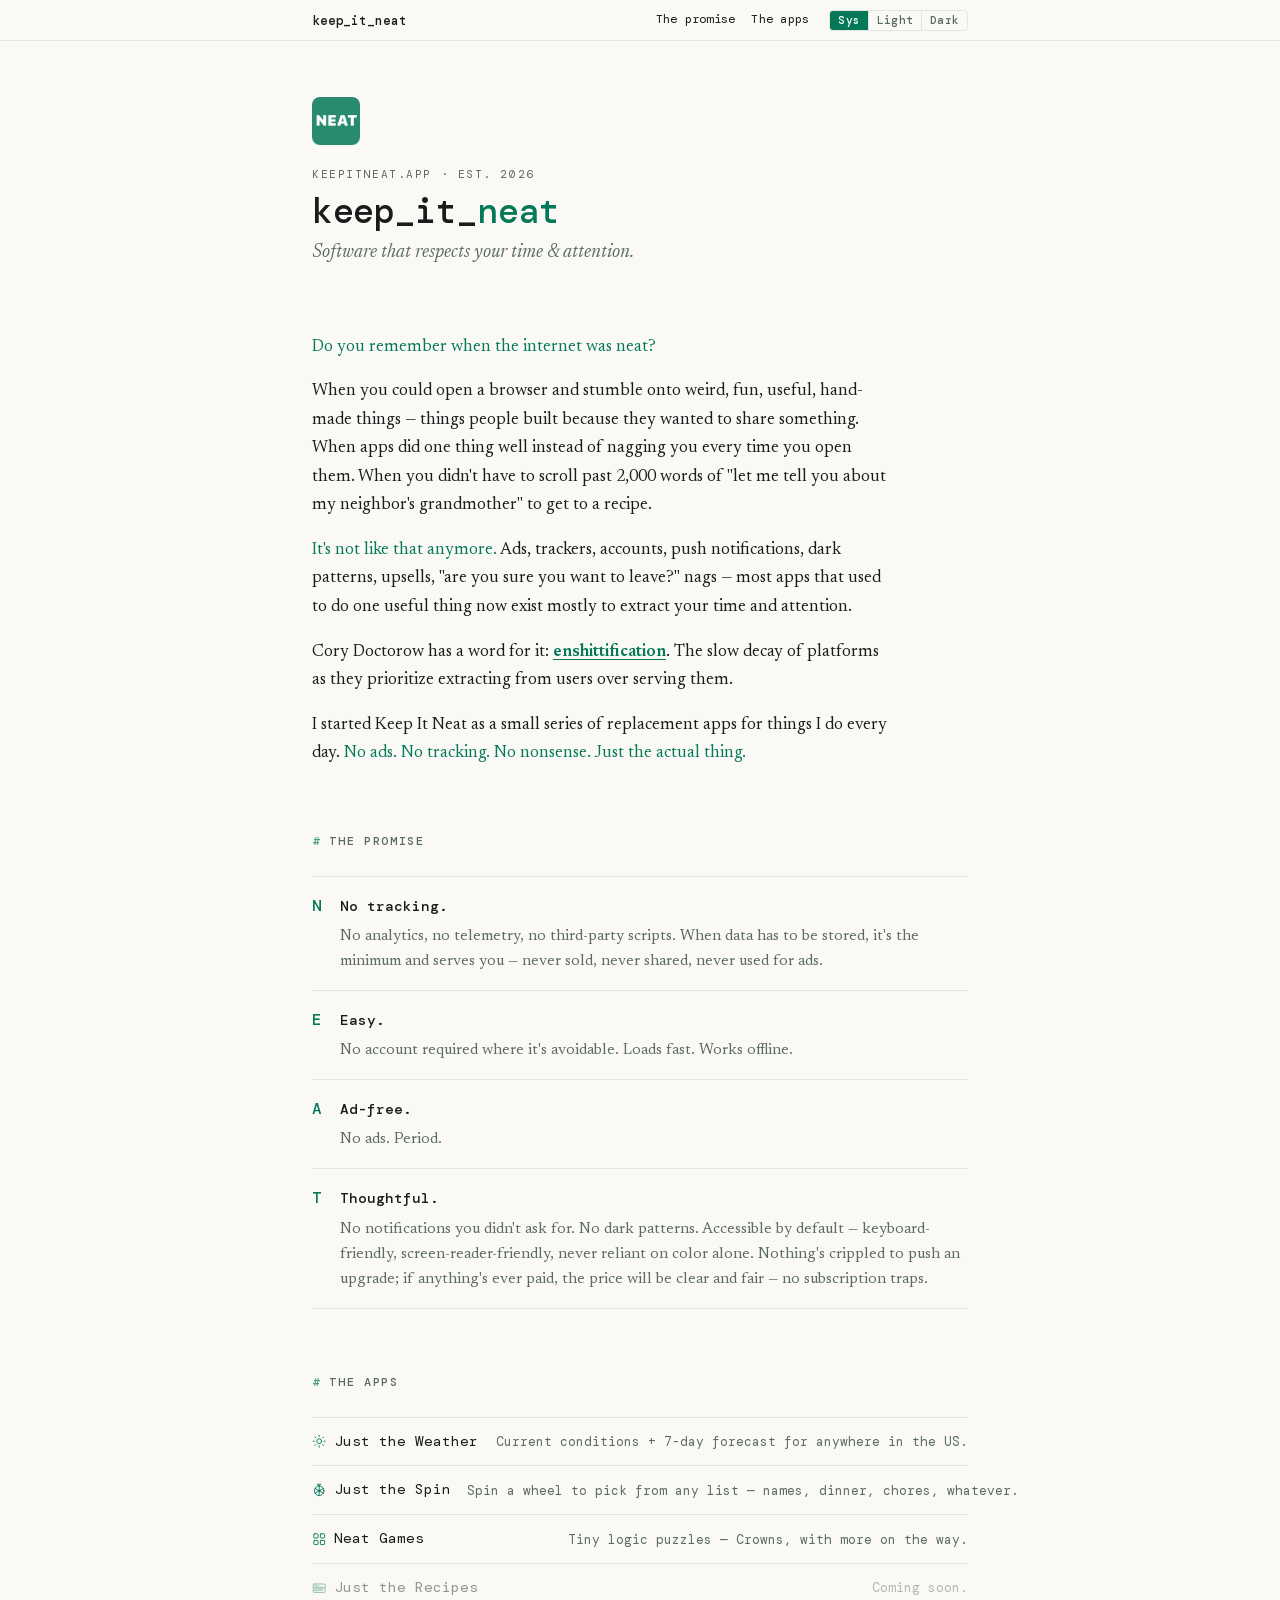
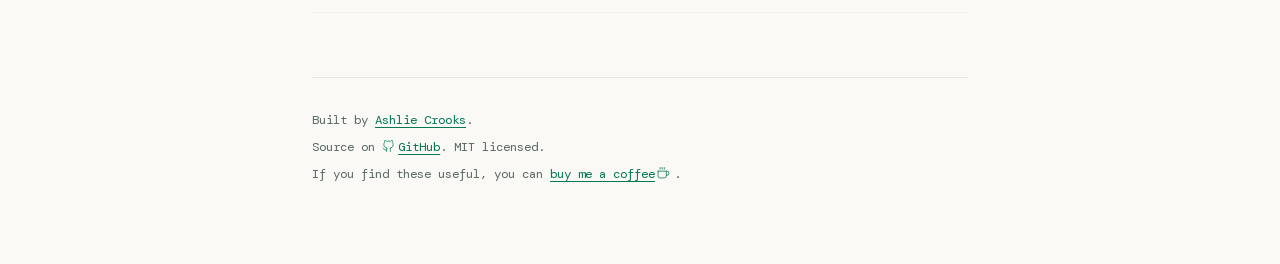
==== index.html @ 40d5b34d "fix(brand): de-dupe ads from Thoughtful; readable ::selection in both themes" ====
<!DOCTYPE html>
<html lang="en">
<head>
  <meta charset="UTF-8">
  <meta name="viewport" content="width=device-width, initial-scale=1">
  <title>Keep It Neat</title>
  <meta name="description" content="A small series of replacement apps for things you do every day. No ads. No tracking. No nonsense.">
  <meta name="theme-color" content="#047857">
  <link rel="icon" type="image/svg+xml" href="/icons/favicon.svg">
  <script>(function(){var s=localStorage.getItem('theme');if(s&&s!=='system')document.documentElement.setAttribute('data-theme',s);})();</script>
  <link rel="stylesheet" href="/styles.css">
</head>
<body id="top">
  <header class="topnav">
    <div class="topnav-inner">
      <a class="topnav-brand" href="#top">keep_it_neat</a>
      <nav class="topnav-links">
        <a href="#promise">The promise</a>
        <a href="#apps">The apps</a>
      </nav>
      <div class="theme-toggle" role="radiogroup" aria-label="Theme">
        <button type="button" data-theme-set="system" aria-pressed="true">Sys</button>
        <button type="button" data-theme-set="light" aria-pressed="false">Light</button>
        <button type="button" data-theme-set="dark" aria-pressed="false">Dark</button>
      </div>
    </div>
  </header>
  <main>
    <header class="hero">
      <img src="/icons/neat-logo.png" alt="" width="48" height="48" class="hero-mark">
      <p class="hero-kicker">keepitneat.app · est. 2026</p>
      <h1>keep_it_<span class="wordmark-accent">neat</span></h1>
      <p class="tagline">Software that respects your time &amp; attention.</p>
      <p class="tagline-punch">Software that respects you.</p>
    </header>

    <section class="intro">
      <p><span class="highlight">Do you remember when the internet was neat?</span></p>
      <p>When you could open a browser and stumble onto weird, fun, useful, hand-made things — things people built because they wanted to share something. When apps did one thing well instead of nagging you every time you open them. When you didn't have to scroll past 2,000 words of "let me tell you about my neighbor's grandmother" to get to a recipe.</p>
      <p><span class="highlight">It's not like that anymore.</span> Ads, trackers, accounts, push notifications, dark patterns, upsells, "are you sure you want to leave?" nags — most apps that used to do one useful thing now exist mostly to extract your time and attention.</p>
      <p>Cory Doctorow has a word for it: <a href="https://pluralistic.net/2023/01/21/potemkin-ai/#hey-guys" target="_blank" rel="noopener noreferrer"><strong class="highlight">enshittification</strong></a>. The slow decay of platforms as they prioritize extracting from users over serving them.</p>
      <p>I started Keep It Neat as a small series of replacement apps for things I do every day. <span class="highlight">No ads. No tracking. No nonsense. Just the actual thing.</span></p>
    </section>

    <section class="promise" id="promise">
      <h2>the promise</h2>
      <dl>
        <div class="principle">
          <dt><span class="letter">N</span> No tracking.</dt>
          <dd>No analytics, no telemetry, no third-party scripts. When data has to be stored, it's the minimum and serves you — never sold, never shared, never used for ads.</dd>
        </div>
        <div class="principle">
          <dt><span class="letter">E</span> Easy.</dt>
          <dd>No account required where it's avoidable. Loads fast. Works offline.</dd>
        </div>
        <div class="principle">
          <dt><span class="letter">A</span> Ad-free.</dt>
          <dd>No ads. Period.</dd>
        </div>
        <div class="principle">
          <dt><span class="letter">T</span> Thoughtful.</dt>
          <dd>No notifications you didn't ask for. No dark patterns. Accessible by default — keyboard-friendly, screen-reader-friendly, never reliant on color alone. Nothing's crippled to push an upgrade; if anything's ever paid, the price will be clear and fair — no subscription traps.</dd>
        </div>
      </dl>
    </section>

    <section class="apps" id="apps">
      <h2>the apps</h2>
      <ul>
        <li>
          <a href="https://weather.keepitneat.app" class="app-link">
            <span class="app-name">
              <svg viewBox="0 0 24 24" fill="none" stroke="currentColor" stroke-width="1.5" stroke-linecap="round" stroke-linejoin="round" class="app-icon" aria-hidden="true">
                <circle cx="12" cy="12" r="4"/>
                <line x1="12" y1="2" x2="12" y2="4"/><line x1="12" y1="20" x2="12" y2="22"/>
                <line x1="2" y1="12" x2="4" y2="12"/><line x1="20" y1="12" x2="22" y2="12"/>
                <line x1="4.93" y1="4.93" x2="6.34" y2="6.34"/><line x1="17.66" y1="17.66" x2="19.07" y2="19.07"/>
                <line x1="4.93" y1="19.07" x2="6.34" y2="17.66"/><line x1="17.66" y1="6.34" x2="19.07" y2="4.93"/>
              </svg>
              Just the Weather
            </span>
            <span class="app-desc">Current conditions + 7-day forecast for anywhere in the US.</span>
          </a>
        </li>
        <li>
          <a href="https://spin.keepitneat.app" class="app-link">
            <span class="app-name">
              <svg viewBox="0 0 24 24" fill="none" stroke="currentColor" stroke-width="1.5" stroke-linecap="round" stroke-linejoin="round" class="app-icon" aria-hidden="true">
                <circle cx="12" cy="13" r="8"/>
                <line x1="12" y1="5" x2="12" y2="21"/>
                <line x1="5.07" y1="9" x2="18.93" y2="17"/>
                <line x1="5.07" y1="17" x2="18.93" y2="9"/>
                <circle cx="12" cy="13" r="1"/>
                <path d="M9.5 2 L14.5 2 L12 5 Z"/>
              </svg>
              Just the Spin
            </span>
            <span class="app-desc">Spin a wheel to pick from any list — names, dinner, chores, whatever.</span>
          </a>
        </li>
        <li>
          <a href="https://games.keepitneat.app" class="app-link">
            <span class="app-name">
              <svg viewBox="0 0 24 24" fill="none" stroke="currentColor" stroke-width="1.5" stroke-linecap="round" stroke-linejoin="round" class="app-icon" aria-hidden="true">
                <rect x="3" y="3" width="7" height="7" rx="1"/>
                <rect x="14" y="3" width="7" height="7" rx="1"/>
                <rect x="3" y="14" width="7" height="7" rx="1"/>
                <rect x="14" y="14" width="7" height="7" rx="1"/>
              </svg>
              Neat Games
            </span>
            <span class="app-desc">Tiny logic puzzles — Crowns, with more on the way.</span>
          </a>
        </li>
        <li>
          <span class="app-link app-soon">
            <span class="app-name">
              <svg viewBox="0 0 24 24" fill="none" stroke="currentColor" stroke-width="1.5" stroke-linecap="round" stroke-linejoin="round" class="app-icon" aria-hidden="true">
                <rect x="2" y="5" width="20" height="14" rx="1.5"/>
                <line x1="5" y1="8" x2="11" y2="8"/>
                <line x1="4" y1="10.5" x2="20" y2="10.5"/>
                <line x1="4" y1="13" x2="20" y2="13"/>
                <line x1="4" y1="15.5" x2="17" y2="15.5"/>
              </svg>
              Just the Recipes
            </span>
            <span class="app-desc">Coming soon.</span>
          </span>
        </li>
      </ul>
    </section>

    <footer>
      <p>Built by <a href="https://github.com/ashliecrooks">Ashlie Crooks</a>.</p>
      <p>Source on <a href="https://github.com/keepitneat"><svg viewBox="0 0 24 24" fill="none" stroke="currentColor" stroke-width="1.5" stroke-linecap="round" stroke-linejoin="round" class="footer-icon" aria-hidden="true"><path d="M9 19c-5 1.5-5-2.5-7-3m14 6v-3.87a3.37 3.37 0 0 0-.94-2.61c3.14-.35 6.44-1.54 6.44-7A5.44 5.44 0 0 0 20 4.77 5.07 5.07 0 0 0 19.91 1S18.73.65 16 2.48a13.38 13.38 0 0 0-7 0C6.27.65 5.09 1 5.09 1A5.07 5.07 0 0 0 5 4.77a5.44 5.44 0 0 0-1.5 3.78c0 5.42 3.3 6.61 6.44 7A3.37 3.37 0 0 0 9 18.13V22"/></svg>GitHub</a>. MIT licensed.</p>
      <p>If you find these useful, you can <a href="https://ko-fi.com/keepitneat">buy me a coffee<svg id="ko-fi" viewBox="0 0 24 24" fill="none" stroke="currentColor" stroke-width="1.5" stroke-linecap="round" stroke-linejoin="round" class="footer-icon" aria-hidden="true"><path d="M18 8h1a4 4 0 0 1 0 8h-1"/><path d="M2 8h16v9a4 4 0 0 1-4 4H6a4 4 0 0 1-4-4V8z"/><line x1="6" y1="1" x2="6" y2="4"/><line x1="10" y1="1" x2="10" y2="4"/><line x1="14" y1="1" x2="14" y2="4"/></svg></a>.</p>
    </footer>
  </main>
  <script>
  (function () {
    var root = document.documentElement;
    function apply(t) { if (t === 'system') root.removeAttribute('data-theme'); else root.setAttribute('data-theme', t); }
    function current() { return localStorage.getItem('theme') || 'system'; }
    function paint() {
      var c = current();
      document.querySelectorAll('[data-theme-set]').forEach(function (b) {
        b.setAttribute('aria-pressed', String(b.dataset.themeSet === c));
      });
    }
    document.querySelectorAll('[data-theme-set]').forEach(function (b) {
      b.addEventListener('click', function () {
        var t = b.dataset.themeSet;
        if (t === 'system') localStorage.removeItem('theme'); else localStorage.setItem('theme', t);
        apply(t); paint();
      });
    });
    paint();
  })();
  </script>
</body>
</html>
---- styles.css ----
/* ─── Self-hosted fonts ────────────────────────────────────────── */

@font-face {
  font-family: 'DM Mono';
  font-style: normal;
  font-weight: 400;
  font-display: swap;
  src: url('/fonts/dm-mono-400.woff2') format('woff2');
  unicode-range: U+0000-00FF, U+0131, U+0152-0153, U+02BB-02BC, U+02C6, U+02DA,
    U+02DC, U+0304, U+0308, U+0329, U+2000-206F, U+20AC, U+2122, U+2191, U+2193,
    U+2212, U+2215, U+FEFF, U+FFFD;
}

@font-face {
  font-family: 'DM Mono';
  font-style: normal;
  font-weight: 500;
  font-display: swap;
  src: url('/fonts/dm-mono-500.woff2') format('woff2');
  unicode-range: U+0000-00FF, U+0131, U+0152-0153, U+02BB-02BC, U+02C6, U+02DA,
    U+02DC, U+0304, U+0308, U+0329, U+2000-206F, U+20AC, U+2122, U+2191, U+2193,
    U+2212, U+2215, U+FEFF, U+FFFD;
}

@font-face {
  font-family: 'Newsreader';
  font-style: normal;
  font-weight: 400 600;
  font-display: swap;
  src: url('/fonts/newsreader.woff2') format('woff2');
  unicode-range: U+0000-00FF, U+0131, U+0152-0153, U+02BB-02BC, U+02C6, U+02DA,
    U+02DC, U+0304, U+0308, U+0329, U+2000-206F, U+20AC, U+2122, U+2191, U+2193,
    U+2212, U+2215, U+FEFF, U+FFFD;
}

@font-face {
  font-family: 'Newsreader';
  font-style: italic;
  font-weight: 400 500;
  font-display: swap;
  src: url('/fonts/newsreader-italic.woff2') format('woff2');
  unicode-range: U+0000-00FF, U+0131, U+0152-0153, U+02BB-02BC, U+02C6, U+02DA,
    U+02DC, U+0304, U+0308, U+0329, U+2000-206F, U+20AC, U+2122, U+2191, U+2193,
    U+2212, U+2215, U+FEFF, U+FFFD;
}

/* ─── Design tokens ────────────────────────────────────────────── */

:root {
  --bg:     #faf9f6;
  --text:   #1a1c1b;
  --muted:  #5b6b64;
  --accent: #047857;
  --border: #e4e6e3;
  --card:   #ffffff;

  --mono:  'DM Mono', ui-monospace, SFMono-Regular, Menlo, monospace;
  --serif: 'Newsreader', Georgia, 'Times New Roman', serif;
  --sans:  -apple-system, BlinkMacSystemFont, "Segoe UI", Roboto, sans-serif;
}

@media (prefers-color-scheme: dark) {
  :root {
    --bg:     #0e1311;
    --text:   #e6efe9;
    --muted:  #9fc2b4;
    --accent: #34d399;
    --border: #1c2a25;
    --card:   #121817;
  }
}

[data-theme="light"] {
  --bg:     #faf9f6;
  --text:   #1a1c1b;
  --muted:  #5b6b64;
  --accent: #047857;
  --border: #e4e6e3;
  --card:   #ffffff;
}

[data-theme="dark"] {
  --bg:     #0e1311;
  --text:   #e6efe9;
  --muted:  #9fc2b4;
  --accent: #34d399;
  --border: #1c2a25;
  --card:   #121817;
}

/* ─── Top nav ───────────────────────────────────────────────────── */

.topnav {
  position: sticky;
  top: 0;
  z-index: 100;
  background: var(--bg);
  border-bottom: 1px solid var(--border);
}

.topnav-inner {
  max-width: 44rem;
  margin: 0 auto;
  padding: 0.6rem 1.5rem;
  display: flex;
  align-items: center;
  gap: 1.25rem;
  flex-wrap: wrap;
}

.topnav-brand {
  font-family: var(--mono);
  font-size: 0.8rem;
  font-weight: 500;
  color: var(--text);
  text-decoration: none;
  letter-spacing: -0.01em;
  flex-shrink: 0;
  margin-right: auto;
}

.topnav-brand:hover {
  color: var(--accent);
  text-decoration: none;
}

.topnav-links {
  display: flex;
  align-items: center;
  gap: 1rem;
}

.topnav-links a {
  font-family: var(--mono);
  font-size: 0.75rem;
  color: var(--text);
  text-decoration: none;
  letter-spacing: 0.02em;
  transition: color 0.12s ease;
}

.topnav-links a:hover {
  color: var(--accent);
  text-decoration: none;
}

/* 3-state theme toggle */
.theme-toggle {
  display: flex;
  align-items: center;
  border: 1px solid var(--border);
  border-radius: 4px;
  overflow: hidden;
  flex-shrink: 0;
}

.theme-toggle button {
  font-family: var(--mono);
  font-size: 0.7rem;
  font-weight: 500;
  background: transparent;
  color: var(--muted);
  border: none;
  border-left: 1px solid var(--border);
  padding: 0.25rem 0.5rem;
  cursor: pointer;
  line-height: 1;
  transition: background 0.12s ease, color 0.12s ease;
  letter-spacing: 0.02em;
}

.theme-toggle button:first-child {
  border-left: none;
}

.theme-toggle button:hover {
  color: var(--text);
}

.theme-toggle button[aria-pressed="true"] {
  background: var(--accent);
  color: #fff;
}

[data-theme="light"] .theme-toggle button[aria-pressed="true"] {
  color: #fff;
}

[data-theme="dark"] .theme-toggle button[aria-pressed="true"] {
  color: #0e1311;
}

/* ─── Reset + base ─────────────────────────────────────────────── */

* {
  box-sizing: border-box;
  margin: 0;
  padding: 0;
}

html {
  font-family: var(--serif);
  font-size: 1rem;
  line-height: 1.65;
  -webkit-font-smoothing: antialiased;
  color-scheme: light dark;
}

body {
  background: var(--bg);
  color: var(--text);
  min-height: 100vh;
}

main {
  max-width: 44rem;
  margin: 0 auto;
  padding: 3.5rem 1.5rem 5rem;
}

a {
  color: var(--accent);
  text-decoration: underline;
  text-underline-offset: 3px;
}

a:hover {
  text-decoration: none;
}

/* Readable text selection in both themes (accent bg + bg-colored text are
   always high-contrast opposites). */
::selection { background: var(--accent); color: var(--bg); }
::-moz-selection { background: var(--accent); color: var(--bg); }

@media (prefers-reduced-motion: reduce) {
  * {
    transition: none !important;
  }
}

/* ─── Hero ─────────────────────────────────────────────────────── */

.hero {
  margin-bottom: 4rem;
}

/* Logo mark: keep small and restrained — D3 is type-led */
.hero-mark {
  display: block;
  margin: 0 0 1.25rem;
  width: 48px;
  height: 48px;
  border-radius: 0.5rem;
  opacity: 0.85;
}

.hero-kicker {
  font-family: var(--mono);
  font-size: 0.7rem;
  letter-spacing: 0.14em;
  text-transform: uppercase;
  color: var(--muted);
  margin-bottom: 0.5rem;
}

.hero h1 {
  font-family: var(--mono);
  font-weight: 500;
  font-size: 2.2rem;
  letter-spacing: -0.01em;
  line-height: 1.1;
  margin-bottom: 0.4rem;
  color: var(--text);
}

.hero h1 .wordmark-accent {
  color: var(--accent);
}

.tagline {
  font-family: var(--serif);
  font-style: italic;
  font-size: 1.2rem;
  color: var(--muted);
  margin: 0;
}

/* tagline-punch is kept in markup for copy-parity but hidden — the
   italic tagline carries the same intent in D3. */
.tagline-punch {
  display: none;
}

/* ─── Intro / manifesto ─────────────────────────────────────────── */

.intro {
  max-width: 36rem;
  margin-bottom: 4rem;
}

.intro p {
  font-size: 1.05rem;
  line-height: 1.7;
  margin-bottom: 1rem;
  color: var(--text);
}

.intro p:last-child {
  margin-bottom: 0;
}

/* Green emphasis for key phrases — use sparingly. */
.highlight {
  color: var(--accent);
  font-style: normal;
}

/* ─── Section headings — mono label style ─────────────────────── */

section h2 {
  font-family: var(--mono);
  font-weight: 500;
  font-size: 0.75rem;
  letter-spacing: 0.14em;
  text-transform: uppercase;
  color: var(--muted);
  margin-bottom: 1.5rem;
}

/* The "# " prefix is rendered via ::before so it appears naturally
   without appearing in copy-paste or screen readers. */
section h2::before {
  content: '# ';
  color: var(--accent);
  opacity: 0.7;
}

/* ─── Promise (NEAT values) ─────────────────────────────────────── */

.promise {
  margin-bottom: 4rem;
}

.promise dl {
  display: flex;
  flex-direction: column;
  gap: 0;
}

.principle {
  border-bottom: 1px solid var(--border);
  padding: 1rem 0;
}

.principle:first-of-type {
  border-top: 1px solid var(--border);
}

.principle dt {
  font-family: var(--mono);
  font-size: 0.9rem;
  font-weight: 500;
  margin-bottom: 0.3rem;
  display: flex;
  align-items: baseline;
  gap: 0.75rem;
}

.principle .letter {
  font-family: var(--mono);
  font-size: 1rem;
  font-weight: 500;
  color: var(--accent);
  min-width: 1rem;
}

.principle dd {
  font-family: var(--serif);
  font-size: 0.95rem;
  color: var(--muted);
  margin-left: 1.75rem;
}

/* ─── Apps list ─────────────────────────────────────────────────── */

.apps {
  margin-bottom: 4rem;
}

.apps ul {
  list-style: none;
  display: flex;
  flex-direction: column;
  gap: 0;
}

.app-link {
  display: flex;
  justify-content: space-between;
  align-items: center;
  gap: 1rem;
  padding: 0.75rem 0;
  border-bottom: 1px solid var(--border);
  text-decoration: none;
  color: var(--text);
  transition: color 0.12s ease;
  font-family: var(--mono);
  font-size: 0.9rem;
}

.apps ul li:first-child .app-link {
  border-top: 1px solid var(--border);
}

a.app-link:hover {
  color: var(--accent);
  text-decoration: none;
}

a.app-link:hover .app-icon {
  color: var(--accent);
}

.app-name {
  display: flex;
  align-items: center;
  gap: 0.5rem;
  flex-shrink: 0;
}

.app-icon {
  width: 1em;
  height: 1em;
  flex-shrink: 0;
  color: var(--accent);
}

.app-soon {
  opacity: 0.45;
  cursor: default;
}

.app-desc {
  font-family: var(--mono);
  font-size: 0.8rem;
  color: var(--muted);
  text-align: right;
  white-space: nowrap;
}

/* ─── Footer ────────────────────────────────────────────────────── */

footer {
  padding-top: 2rem;
  border-top: 1px solid var(--border);
  font-family: var(--mono);
  font-size: 0.78rem;
  color: var(--muted);
}

footer p {
  margin-bottom: 0.4rem;
}

footer p:last-child {
  margin-bottom: 0;
}

.footer-icon {
  width: 1em;
  height: 1em;
  vertical-align: -0.15em;
  margin-right: 0.3em;
  flex-shrink: 0;
}

svg#ko-fi {
  margin-left: 0.2em;
}
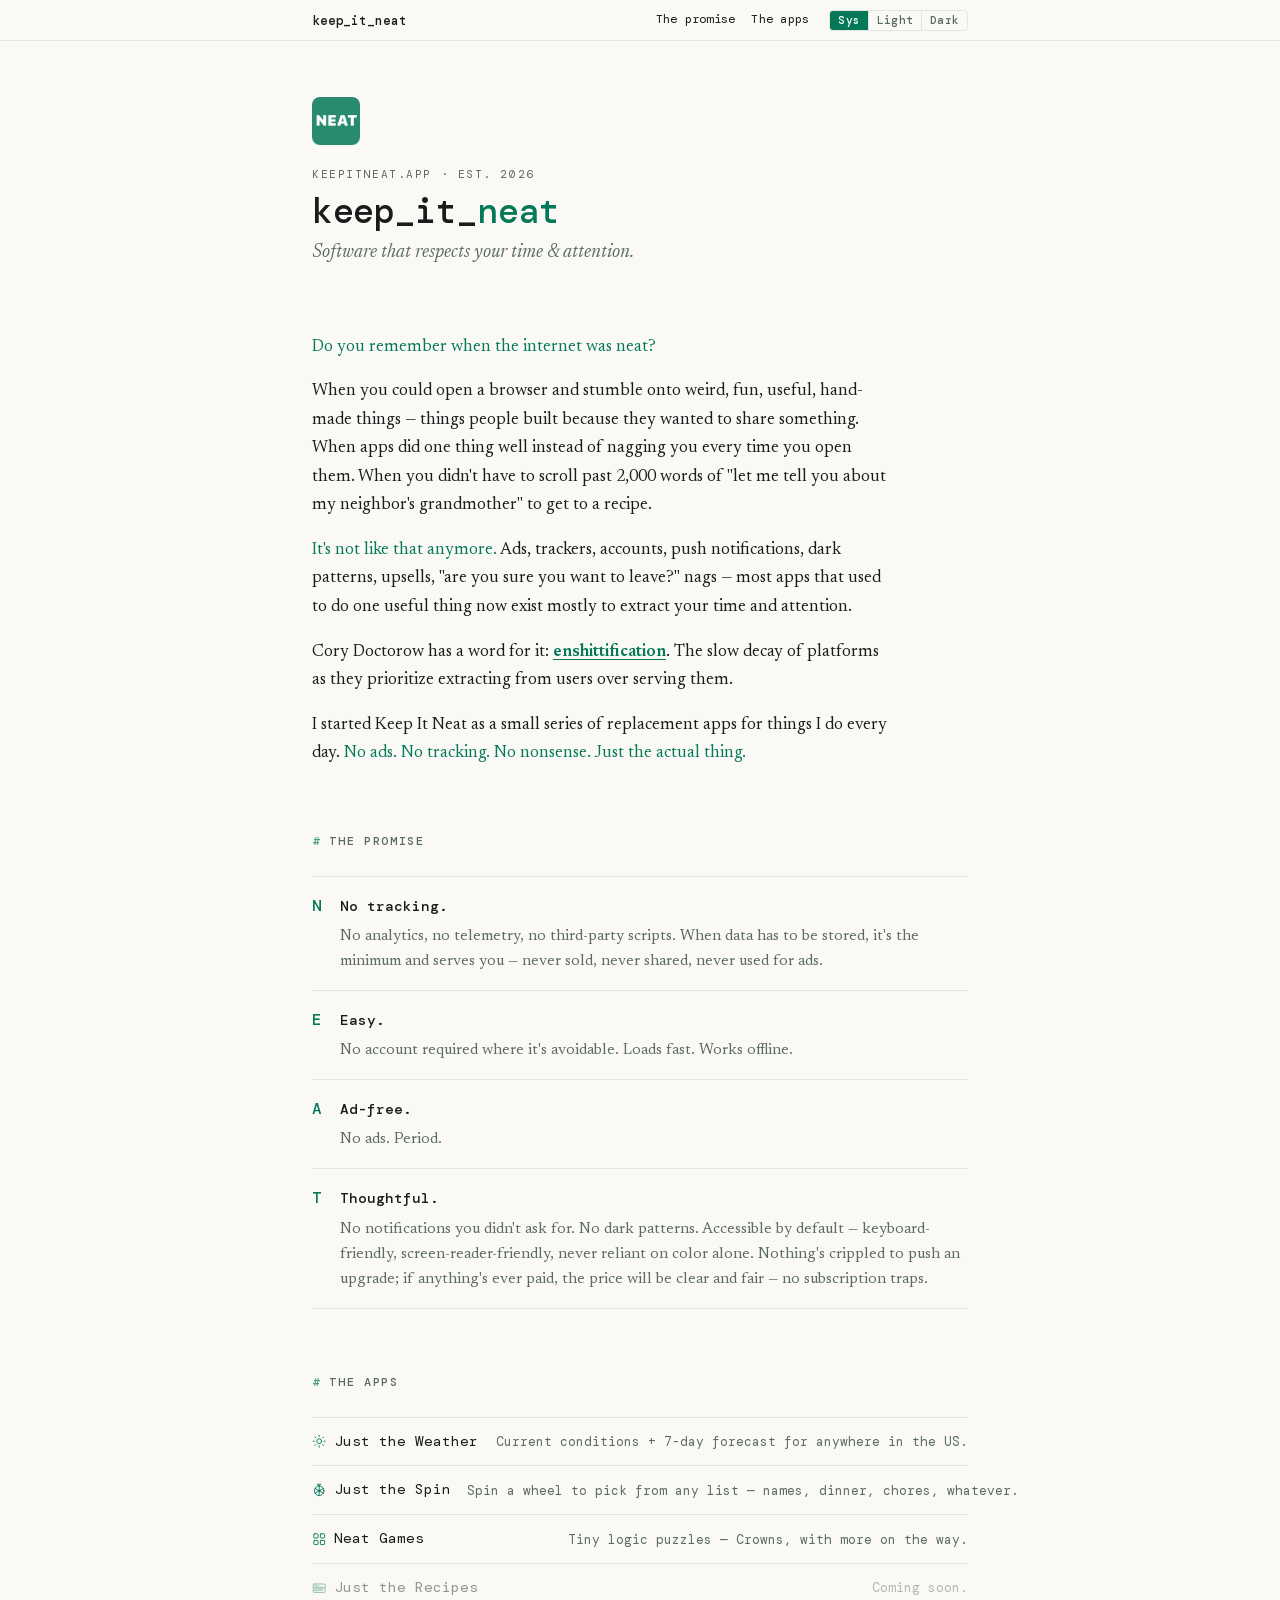
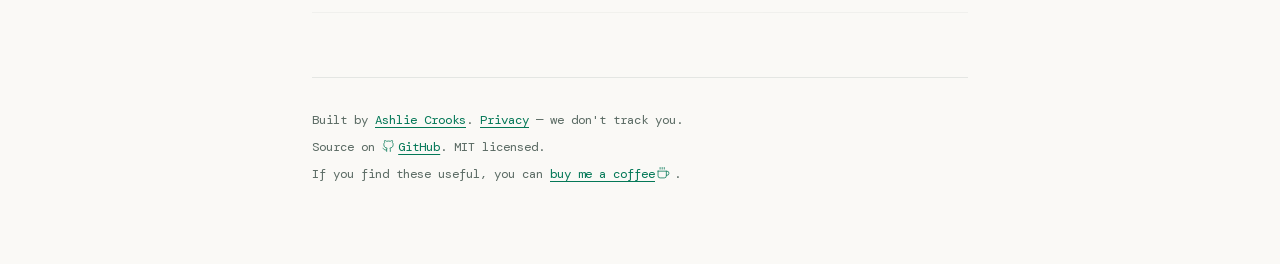
==== commit daacc521: "Add /privacy/ page (We don't.) + footer link Brand-wide privacy rollout from NEAT-78. The landing pa" ====
--- a/index.html
+++ b/index.html
@@ -131,7 +131,7 @@
     </section>
 
     <footer>
-      <p>Built by <a href="https://github.com/ashliecrooks">Ashlie Crooks</a>.</p>
+      <p>Built by <a href="https://github.com/ashliecrooks">Ashlie Crooks</a>. <a href="/privacy/">Privacy</a> — we don't track you.</p>
       <p>Source on <a href="https://github.com/keepitneat"><svg viewBox="0 0 24 24" fill="none" stroke="currentColor" stroke-width="1.5" stroke-linecap="round" stroke-linejoin="round" class="footer-icon" aria-hidden="true"><path d="M9 19c-5 1.5-5-2.5-7-3m14 6v-3.87a3.37 3.37 0 0 0-.94-2.61c3.14-.35 6.44-1.54 6.44-7A5.44 5.44 0 0 0 20 4.77 5.07 5.07 0 0 0 19.91 1S18.73.65 16 2.48a13.38 13.38 0 0 0-7 0C6.27.65 5.09 1 5.09 1A5.07 5.07 0 0 0 5 4.77a5.44 5.44 0 0 0-1.5 3.78c0 5.42 3.3 6.61 6.44 7A3.37 3.37 0 0 0 9 18.13V22"/></svg>GitHub</a>. MIT licensed.</p>
       <p>If you find these useful, you can <a href="https://ko-fi.com/keepitneat">buy me a coffee<svg id="ko-fi" viewBox="0 0 24 24" fill="none" stroke="currentColor" stroke-width="1.5" stroke-linecap="round" stroke-linejoin="round" class="footer-icon" aria-hidden="true"><path d="M18 8h1a4 4 0 0 1 0 8h-1"/><path d="M2 8h16v9a4 4 0 0 1-4 4H6a4 4 0 0 1-4-4V8z"/><line x1="6" y1="1" x2="6" y2="4"/><line x1="10" y1="1" x2="10" y2="4"/><line x1="14" y1="1" x2="14" y2="4"/></svg></a>.</p>
     </footer>
--- a/styles.css
+++ b/styles.css
@@ -478,3 +478,42 @@
 svg#ko-fi {
   margin-left: 0.2em;
 }
+
+/* ─── Privacy page (/privacy/) ──────────────────────────────────── */
+
+.privacy {
+  max-width: 36rem;
+  margin: 0 auto;
+  padding: 3.5rem 1.5rem 5rem;
+}
+
+.privacy-back {
+  color: var(--muted);
+  text-decoration: none;
+  font-family: var(--mono);
+  font-size: 0.78rem;
+}
+.privacy-back:hover { color: var(--accent); text-decoration: none; }
+
+.privacy h1 {
+  font-size: 1.25rem;
+  font-weight: 600;
+  color: var(--muted);
+  margin: 1.75rem 0 0;
+}
+
+.privacy-hero {
+  font-size: 2.75rem;
+  font-weight: 700;
+  letter-spacing: -0.02em;
+  color: var(--accent);
+  margin: 0.25rem 0 1.5rem;
+}
+
+.privacy p { line-height: 1.65; margin-bottom: 1rem; }
+.privacy-caveat { font-style: italic; color: var(--muted); }
+.privacy-note { font-size: 0.875rem; color: var(--muted); }
+
+.privacy footer {
+  margin-top: 2.5rem;
+}
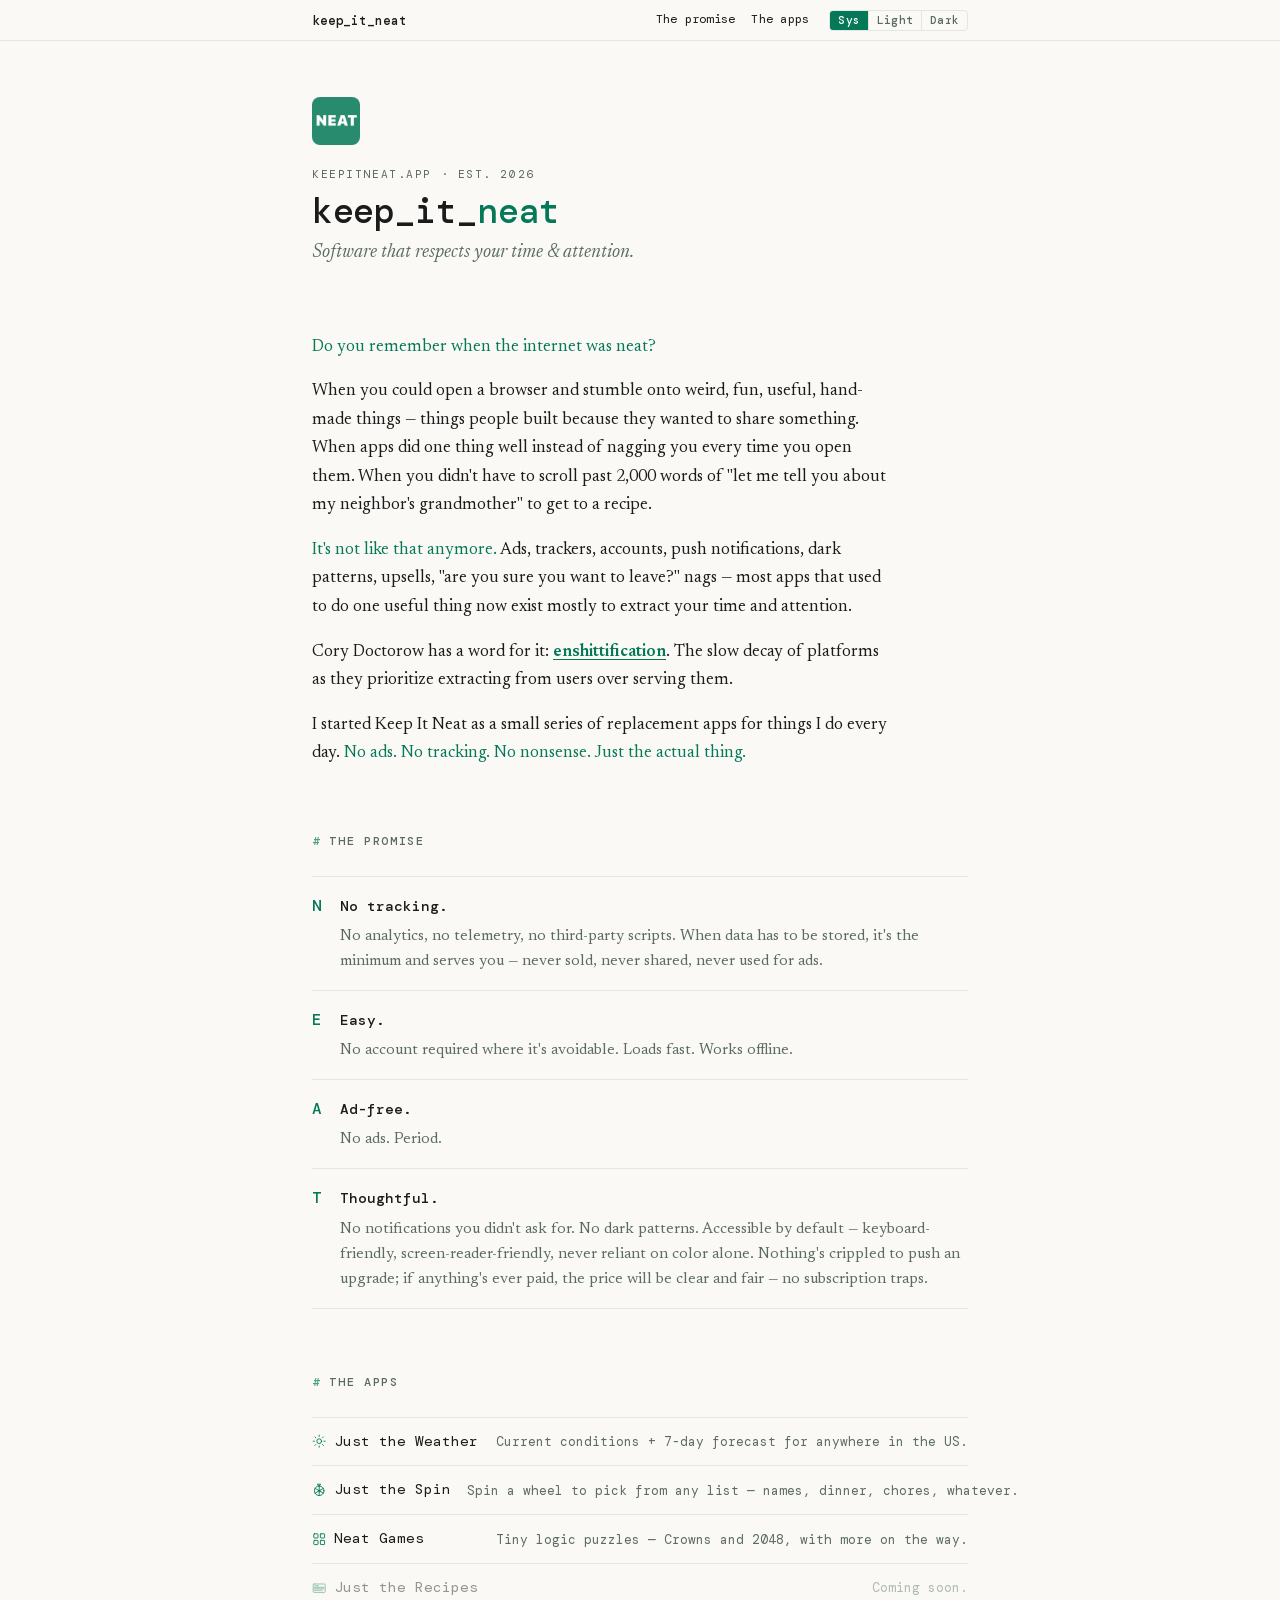
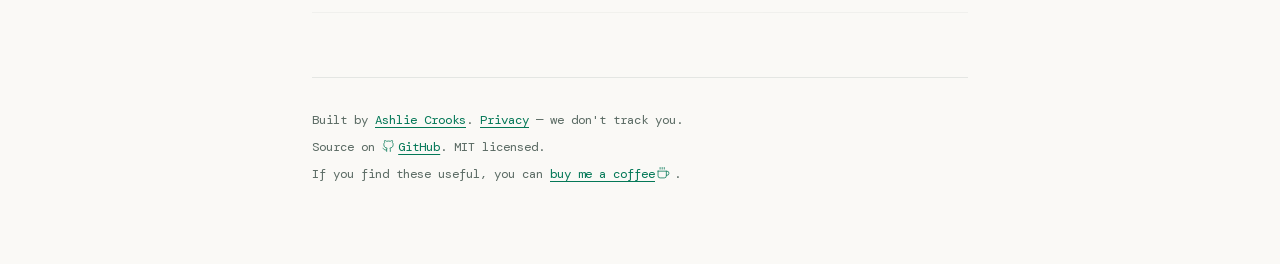
==== commit c9204b52: "copy: mention 2048 in the Neat Games blurb" ====
--- a/index.html
+++ b/index.html
@@ -109,7 +109,7 @@
               </svg>
               Neat Games
             </span>
-            <span class="app-desc">Tiny logic puzzles — Crowns, with more on the way.</span>
+            <span class="app-desc">Tiny logic puzzles — Crowns and 2048, with more on the way.</span>
           </a>
         </li>
         <li>
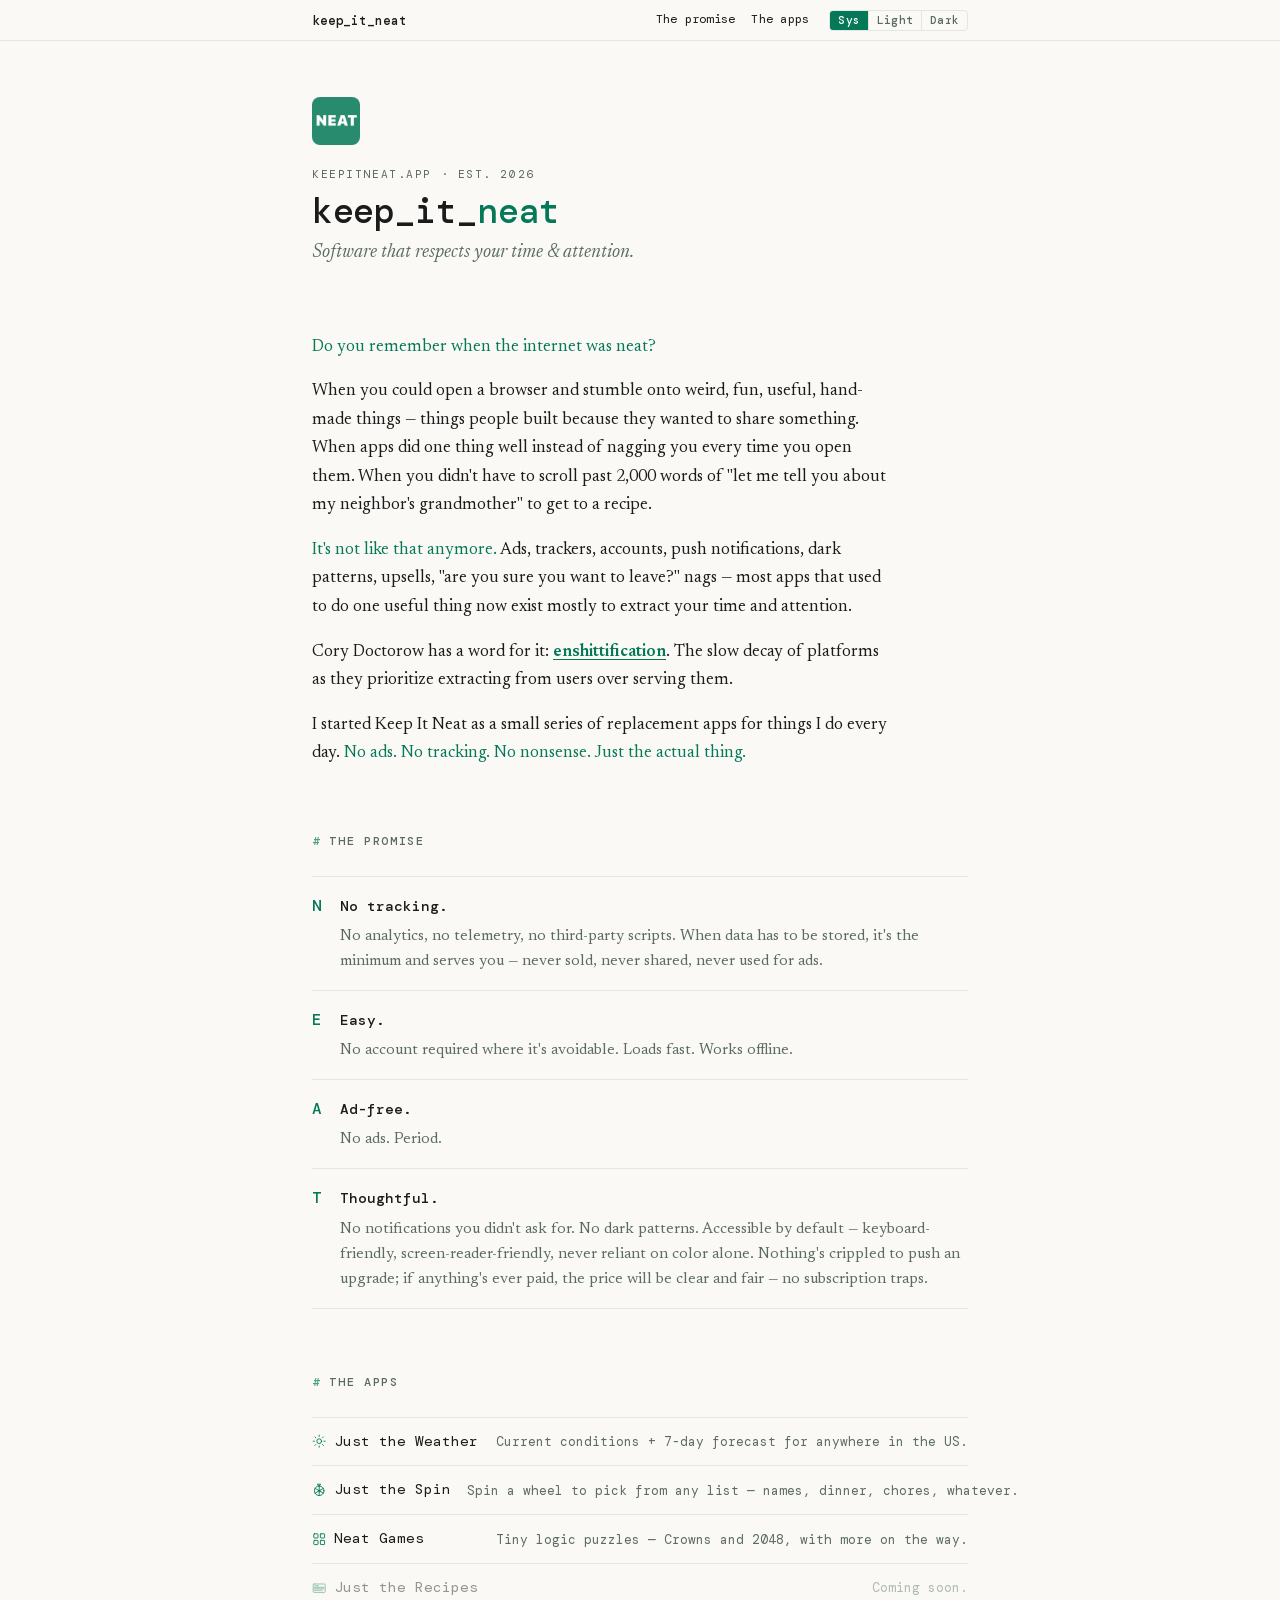
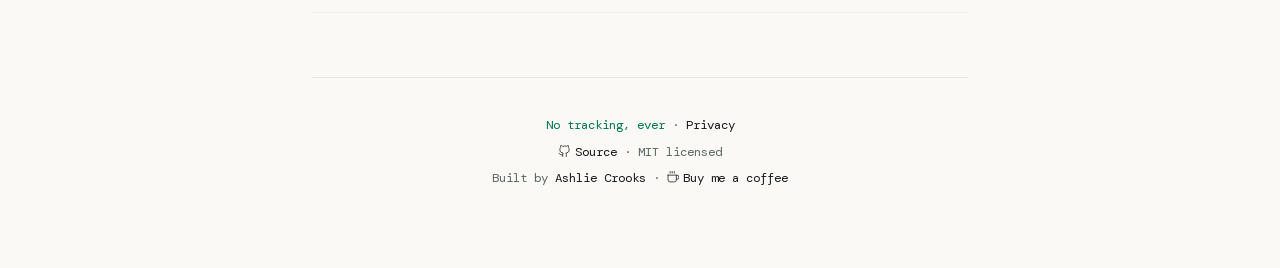
==== commit da812b53: "feat(brand): right-aligned mobile nav, fixed app-desc overflow, regrouped footer (F) + ashliecrooks." ====
--- a/index.html
+++ b/index.html
@@ -14,14 +14,19 @@
   <header class="topnav">
     <div class="topnav-inner">
       <a class="topnav-brand" href="#top">keep_it_neat</a>
-      <nav class="topnav-links">
-        <a href="#promise">The promise</a>
-        <a href="#apps">The apps</a>
-      </nav>
-      <div class="theme-toggle" role="radiogroup" aria-label="Theme">
-        <button type="button" data-theme-set="system" aria-pressed="true">Sys</button>
-        <button type="button" data-theme-set="light" aria-pressed="false">Light</button>
-        <button type="button" data-theme-set="dark" aria-pressed="false">Dark</button>
+      <button class="nav-toggle" id="nav-toggle" type="button" aria-label="Menu" aria-expanded="false" aria-controls="nav-menu">
+        <svg viewBox="0 0 24 24" fill="none" stroke="currentColor" stroke-width="2" stroke-linecap="round" aria-hidden="true"><line x1="4" y1="7" x2="20" y2="7"/><line x1="4" y1="12" x2="20" y2="12"/><line x1="4" y1="17" x2="20" y2="17"/></svg>
+      </button>
+      <div class="topnav-menu" id="nav-menu">
+        <nav class="topnav-links">
+          <a href="#promise">The promise</a>
+          <a href="#apps">The apps</a>
+        </nav>
+        <div class="theme-toggle" role="radiogroup" aria-label="Theme">
+          <button type="button" data-theme-set="system" aria-pressed="true">Sys</button>
+          <button type="button" data-theme-set="light" aria-pressed="false">Light</button>
+          <button type="button" data-theme-set="dark" aria-pressed="false">Dark</button>
+        </div>
       </div>
     </div>
   </header>
@@ -131,31 +136,11 @@
     </section>
 
     <footer>
-      <p>Built by <a href="https://github.com/ashliecrooks">Ashlie Crooks</a>. <a href="/privacy/">Privacy</a> — we don't track you.</p>
-      <p>Source on <a href="https://github.com/keepitneat"><svg viewBox="0 0 24 24" fill="none" stroke="currentColor" stroke-width="1.5" stroke-linecap="round" stroke-linejoin="round" class="footer-icon" aria-hidden="true"><path d="M9 19c-5 1.5-5-2.5-7-3m14 6v-3.87a3.37 3.37 0 0 0-.94-2.61c3.14-.35 6.44-1.54 6.44-7A5.44 5.44 0 0 0 20 4.77 5.07 5.07 0 0 0 19.91 1S18.73.65 16 2.48a13.38 13.38 0 0 0-7 0C6.27.65 5.09 1 5.09 1A5.07 5.07 0 0 0 5 4.77a5.44 5.44 0 0 0-1.5 3.78c0 5.42 3.3 6.61 6.44 7A3.37 3.37 0 0 0 9 18.13V22"/></svg>GitHub</a>. MIT licensed.</p>
-      <p>If you find these useful, you can <a href="https://ko-fi.com/keepitneat">buy me a coffee<svg id="ko-fi" viewBox="0 0 24 24" fill="none" stroke="currentColor" stroke-width="1.5" stroke-linecap="round" stroke-linejoin="round" class="footer-icon" aria-hidden="true"><path d="M18 8h1a4 4 0 0 1 0 8h-1"/><path d="M2 8h16v9a4 4 0 0 1-4 4H6a4 4 0 0 1-4-4V8z"/><line x1="6" y1="1" x2="6" y2="4"/><line x1="10" y1="1" x2="10" y2="4"/><line x1="14" y1="1" x2="14" y2="4"/></svg></a>.</p>
+      <p class="footer-line"><span class="footer-em">No tracking, ever</span> · <a href="/privacy/">Privacy</a></p>
+      <p class="footer-line"><a href="https://github.com/keepitneat"><svg viewBox="0 0 24 24" fill="none" stroke="currentColor" stroke-width="1.5" stroke-linecap="round" stroke-linejoin="round" class="footer-icon" aria-hidden="true"><path d="M9 19c-5 1.5-5-2.5-7-3m14 6v-3.87a3.37 3.37 0 0 0-.94-2.61c3.14-.35 6.44-1.54 6.44-7A5.44 5.44 0 0 0 20 4.77 5.07 5.07 0 0 0 19.91 1S18.73.65 16 2.48a13.38 13.38 0 0 0-7 0C6.27.65 5.09 1 5.09 1A5.07 5.07 0 0 0 5 4.77a5.44 5.44 0 0 0-1.5 3.78c0 5.42 3.3 6.61 6.44 7A3.37 3.37 0 0 0 9 18.13V22"/></svg>Source</a> · MIT licensed</p>
+      <p class="footer-line">Built by <a href="https://ashliecrooks.dev">Ashlie Crooks</a> · <a href="https://ko-fi.com/keepitneat"><svg viewBox="0 0 24 24" fill="none" stroke="currentColor" stroke-width="1.5" stroke-linecap="round" stroke-linejoin="round" class="footer-icon" aria-hidden="true"><path d="M18 8h1a4 4 0 0 1 0 8h-1"/><path d="M2 8h16v9a4 4 0 0 1-4 4H6a4 4 0 0 1-4-4V8z"/><line x1="6" y1="1" x2="6" y2="4"/><line x1="10" y1="1" x2="10" y2="4"/><line x1="14" y1="1" x2="14" y2="4"/></svg>Buy me a coffee</a></p>
     </footer>
   </main>
-  <script>
-  (function () {
-    var root = document.documentElement;
-    function apply(t) { if (t === 'system') root.removeAttribute('data-theme'); else root.setAttribute('data-theme', t); }
-    function current() { return localStorage.getItem('theme') || 'system'; }
-    function paint() {
-      var c = current();
-      document.querySelectorAll('[data-theme-set]').forEach(function (b) {
-        b.setAttribute('aria-pressed', String(b.dataset.themeSet === c));
-      });
-    }
-    document.querySelectorAll('[data-theme-set]').forEach(function (b) {
-      b.addEventListener('click', function () {
-        var t = b.dataset.themeSet;
-        if (t === 'system') localStorage.removeItem('theme'); else localStorage.setItem('theme', t);
-        apply(t); paint();
-      });
-    });
-    paint();
-  })();
-  </script>
+  <script src="/site.js" defer></script>
 </body>
 </html>
--- a/styles.css
+++ b/styles.css
@@ -190,6 +190,67 @@
   color: #0e1311;
 }
 
+/* Hamburger button — hidden on wide screens, shown ≤640px */
+.nav-toggle {
+  display: none;
+  width: 38px;
+  height: 34px;
+  align-items: center;
+  justify-content: center;
+  padding: 0;
+  background: transparent;
+  border: 1px solid var(--border);
+  border-radius: 6px;
+  color: var(--text);
+  cursor: pointer;
+}
+.nav-toggle svg { width: 20px; height: 20px; }
+.nav-toggle:hover { color: var(--accent); border-color: var(--accent); }
+
+/* On wide screens the menu is an inline row (links + toggle) */
+.topnav-menu { display: flex; align-items: center; gap: 1.25rem; }
+
+@media (max-width: 640px) {
+  .topnav-inner { position: relative; }
+  .nav-toggle { display: inline-flex; }
+  .topnav-menu {
+    display: none;
+    position: absolute;
+    left: 0;
+    right: 0;
+    top: 100%;
+    flex-direction: column;
+    align-items: flex-end;
+    gap: 1rem;
+    padding: 1rem 1.5rem;
+    background: var(--bg);
+    border-bottom: 1px solid var(--border);
+    box-shadow: 0 8px 16px rgba(0, 0, 0, 0.12);
+  }
+  .topnav-menu.open { display: flex; }
+
+  /* Stack the nav links vertically in the dropdown, right-aligned under the
+     hamburger (the theme toggle stays a horizontal segment) */
+  .topnav-menu .topnav-links {
+    flex-direction: column;
+    align-items: flex-end;
+    gap: 0.85rem;
+  }
+
+  /* Apps list: stack name over a wrapping description so it can't overflow.
+     Uses .apps … (specificity 0,2,0) to win over the base .app-link/.app-desc
+     rules, which are defined later in the file. */
+  .apps .app-link {
+    flex-direction: column;
+    align-items: flex-start;
+    gap: 0.2rem;
+  }
+  .apps .app-desc {
+    text-align: left;
+    white-space: normal;
+  }
+}
+
 /* ─── Reset + base ─────────────────────────────────────────────── */
 
 * {
@@ -475,6 +536,19 @@
   flex-shrink: 0;
 }
 
+/* Home footer: three centered, thematically-grouped lines
+   (promise+privacy / open-source facts / maker+support) */
+.footer-line {
+  text-align: center;
+  margin: 0.35rem 0;
+}
+.footer-line a {
+  color: var(--text);
+  text-decoration: none;
+}
+.footer-line a:hover { color: var(--accent); }
+.footer-em { color: var(--accent); } /* the "No tracking, ever" promise */
+
 svg#ko-fi {
   margin-left: 0.2em;
 }
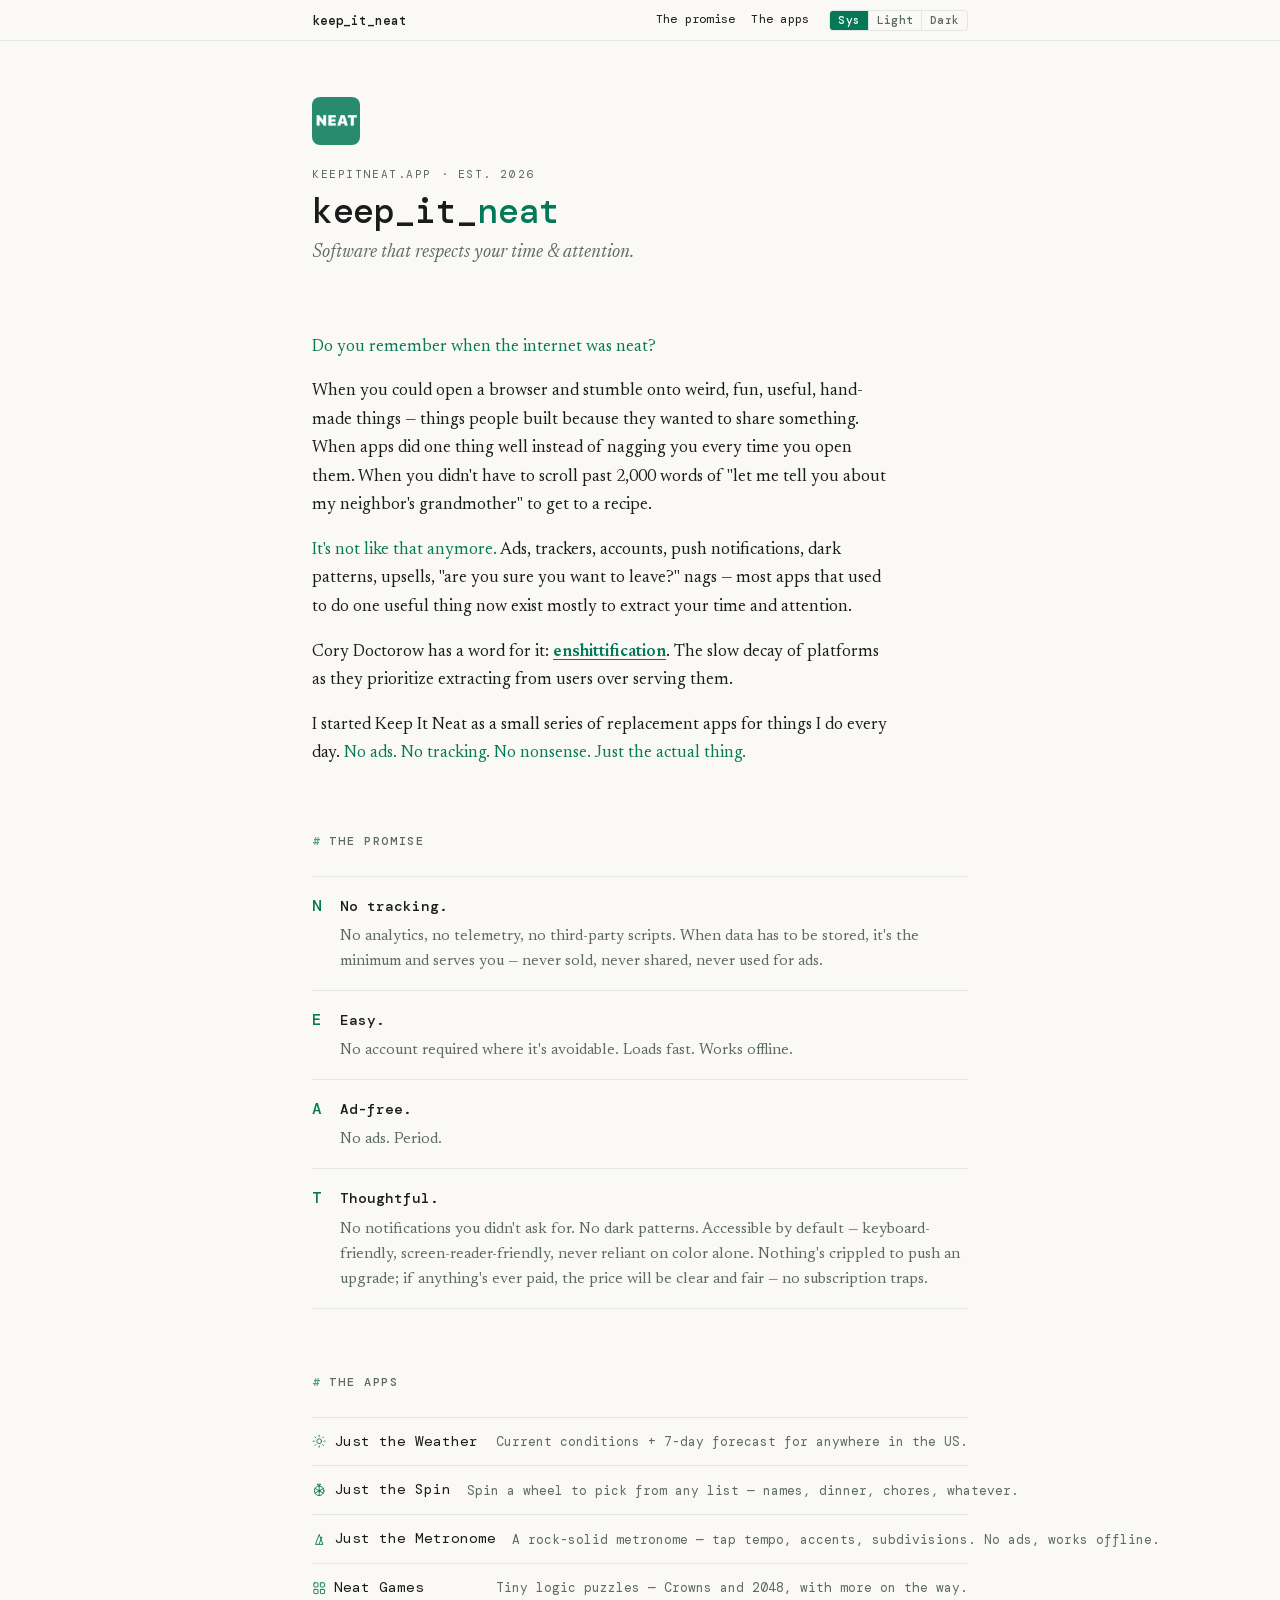
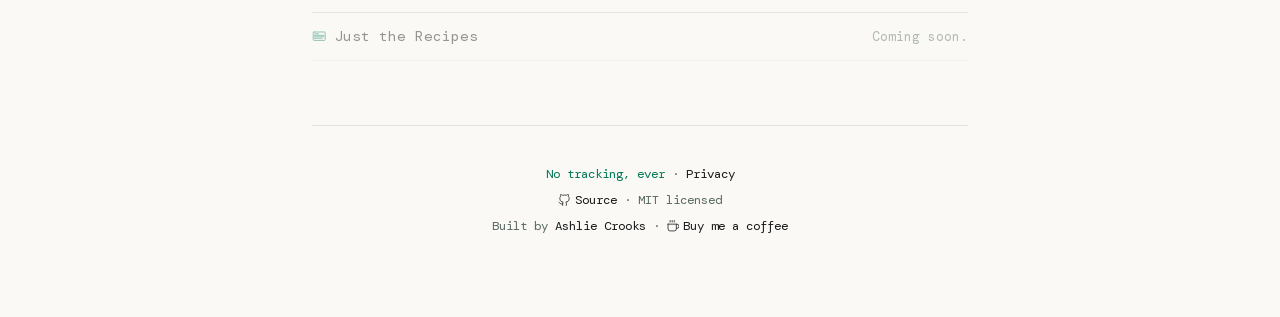
==== commit f51c6805: "feat: add Just the Metronome to the apps list Co-Authored-By: Claude Opus 4.8 (1M context) <noreply@" ====
--- a/index.html
+++ b/index.html
@@ -104,6 +104,19 @@
           </a>
         </li>
         <li>
+          <a href="https://metronome.keepitneat.app" class="app-link">
+            <span class="app-name">
+              <svg viewBox="0 0 24 24" fill="none" stroke="currentColor" stroke-width="1.5" stroke-linecap="round" stroke-linejoin="round" class="app-icon" aria-hidden="true">
+                <path d="M6 20 L12 4 L18 20 Z"/>
+                <line x1="12" y1="20" x2="16" y2="9"/>
+                <circle cx="16" cy="9" r="1.25" fill="currentColor" stroke="none"/>
+              </svg>
+              Just the Metronome
+            </span>
+            <span class="app-desc">A rock-solid metronome — tap tempo, accents, subdivisions. No ads, works offline.</span>
+          </a>
+        </li>
+        <li>
           <a href="https://games.keepitneat.app" class="app-link">
             <span class="app-name">
               <svg viewBox="0 0 24 24" fill="none" stroke="currentColor" stroke-width="1.5" stroke-linecap="round" stroke-linejoin="round" class="app-icon" aria-hidden="true">
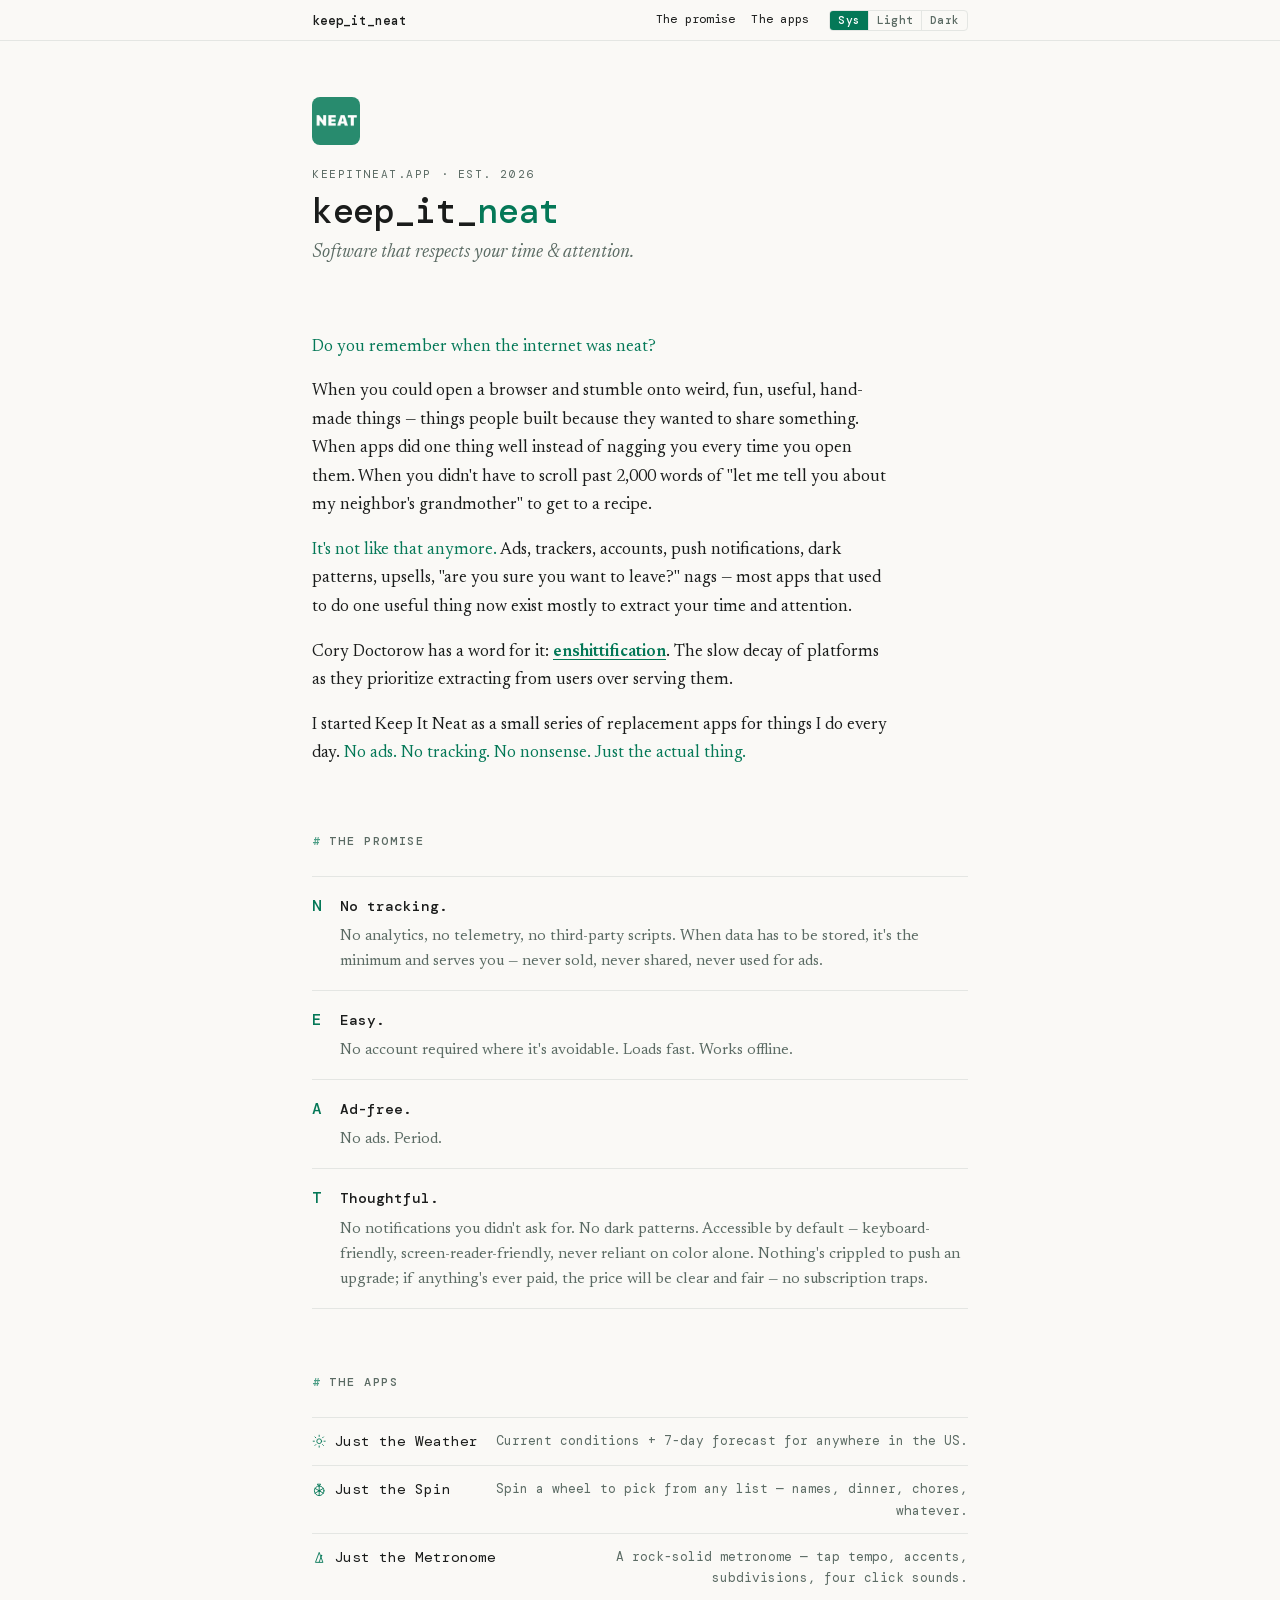
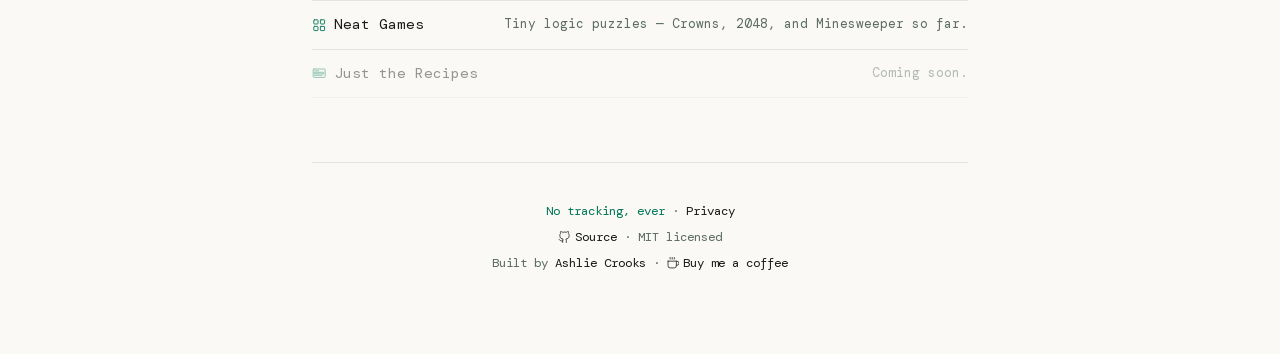
==== commit 71eb22ae: "feat: refine metronome/games descriptions; wrap + top-align app descriptions so long ones don't over" ====
--- a/index.html
+++ b/index.html
@@ -113,7 +113,7 @@
               </svg>
               Just the Metronome
             </span>
-            <span class="app-desc">A rock-solid metronome — tap tempo, accents, subdivisions. No ads, works offline.</span>
+            <span class="app-desc">A rock-solid metronome — tap tempo, accents, subdivisions, four click sounds.</span>
           </a>
         </li>
         <li>
@@ -127,7 +127,7 @@
               </svg>
               Neat Games
             </span>
-            <span class="app-desc">Tiny logic puzzles — Crowns and 2048, with more on the way.</span>
+            <span class="app-desc">Tiny logic puzzles — Crowns, 2048, and Minesweeper so far.</span>
           </a>
         </li>
         <li>
--- a/styles.css
+++ b/styles.css
@@ -459,7 +459,7 @@
 .app-link {
   display: flex;
   justify-content: space-between;
-  align-items: center;
+  align-items: flex-start;   /* top-align name + desc so a wrapped desc doesn't float the label */
   gap: 1rem;
   padding: 0.75rem 0;
   border-bottom: 1px solid var(--border);
@@ -507,7 +507,7 @@
   font-size: 0.8rem;
   color: var(--muted);
   text-align: right;
-  white-space: nowrap;
+  min-width: 0;   /* allow the desc to shrink + wrap instead of overflowing the row */
 }
 
 /* ─── Footer ────────────────────────────────────────────────────── */
